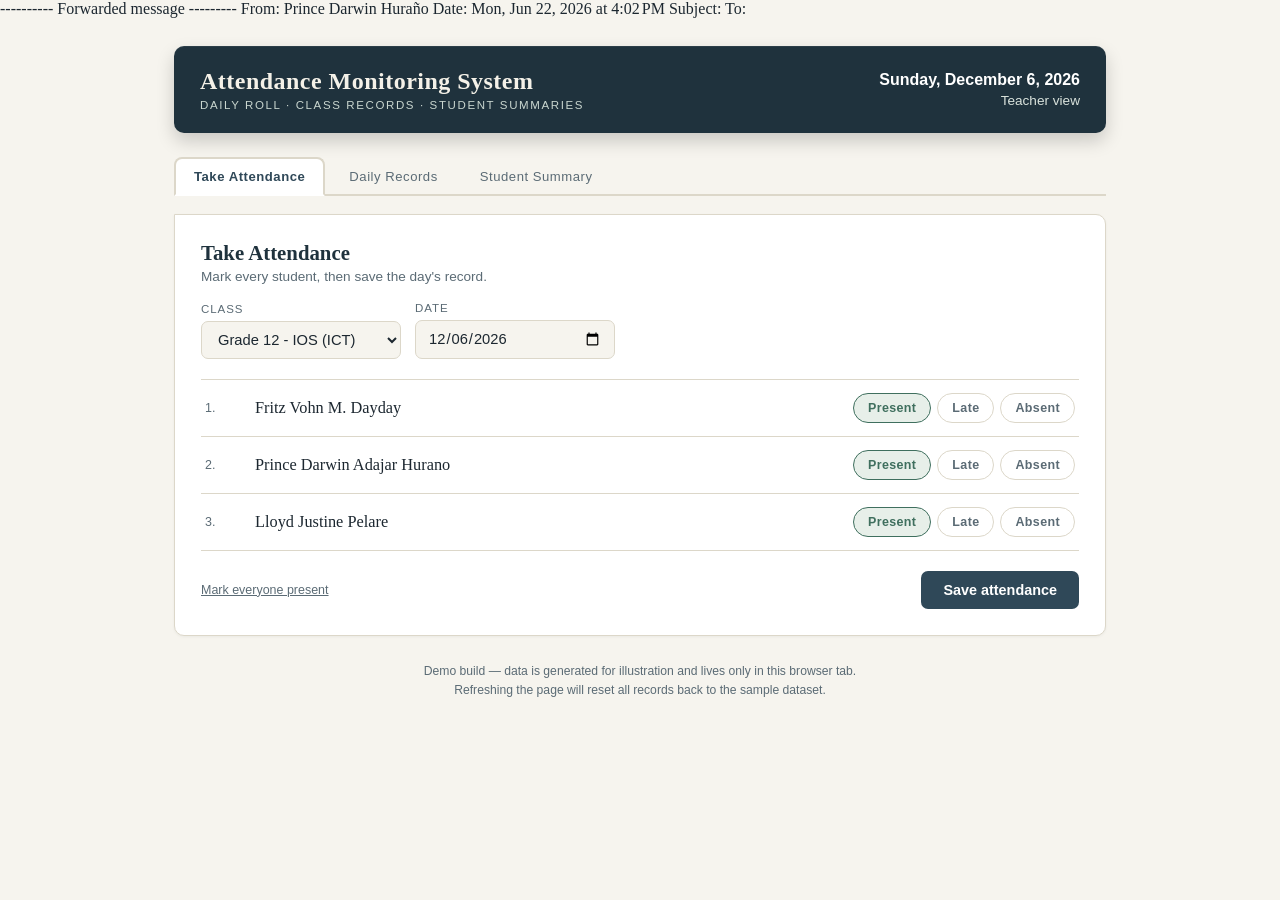
==== index.html @ 2bb2e8e8 "Add files via upload" ====
---------- Forwarded message ---------
From: Prince Darwin Huraño <prince.hurano@lccdo.edu.ph>
Date: Mon, Jun 22, 2026 at 4:02 PM
Subject:
To: <strawhatpirates0210@gmail.com>


<!DOCTYPE html>
<html lang="en">
<head>
<meta charset="UTF-8" />
<title>Attendance Monitoring System</title>
<link rel="stylesheet" href="style.css">
</head>
<body>

<div class="app">

  <div class="masthead">
    <div>
      <div class="masthead-title">Attendance Monitoring System</div>
      <div class="masthead-sub">Daily roll &middot; Class records &middot; Student summaries</div>
    </div>
    <div class="masthead-date">
      <strong id="todayLabel">&mdash;</strong>
      <span id="signedInLabel">Teacher view</span>
    </div>
  </div>

  <div class="tabs" role="tablist">
    <button class="tab active" data-tab="take" role="tab">Take Attendance</button>
    <button class="tab" data-tab="daily" role="tab">Daily Records</button>
    <button class="tab" data-tab="summary" role="tab">Student Summary</button>
  </div>

  <div class="panel" id="panel"></div>

  <footer class="note">
    Demo build &mdash; data is generated for illustration and lives only in this browser tab.<br/>
    Refreshing the page will reset all records back to the sample dataset.
  </footer>
</div>

<script src="script.js">


</script>

</body>
</html>
---- style.css ----
:root {
    --ink: #1c2730;
    --ink-soft: #5b6b75;
    --paper: #f6f4ee;
    --panel: #ffffff;
    --line: #dcd7c9;
    --slate: #2f4858;
    --slate-deep: #1f323d;
    --chalk-green: #3f6f5e;
    --chalk-green-soft: #e7efe9;
    --chalk-amber: #a3742a;
    --chalk-amber-soft: #f4ead7;
    --chalk-red: #9c3b34;
    --chalk-red-soft: #f6e2df;
    --focus: #2f4858;
    font-size: 16px;
  }

  * { box-sizing: border-box; }

  body {
    margin: 0;
    background: var(--paper);
    color: var(--ink);
    font-family: "Iowan Old Style", "Palatino Linotype", Georgia, "Times New Roman", serif;
    -webkit-font-smoothing: antialiased;
  }

  .app {
    max-width: 980px;
    margin: 0 auto;
    padding: 28px 24px 60px;
  }

  /* ---------- Header / chalkboard masthead ---------- */
  .masthead {
    background: var(--slate-deep);
    color: #f4f1e8;
    border-radius: 10px;
    padding: 22px 26px;
    margin-bottom: 22px;
    display: flex;
    align-items: center;
    justify-content: space-between;
    gap: 16px;
    box-shadow: 0 1px 0 rgba(255,255,255,0.06) inset, 0 8px 18px rgba(0,0,0,0.18);
  }

  .masthead-title {
    font-family: "Palatino Linotype", Georgia, serif;
    font-size: 1.5rem;
    letter-spacing: 0.02em;
    font-weight: 600;
  }

  .masthead-sub {
    font-family: "Helvetica Neue", Arial, sans-serif;
    font-size: 0.72rem;
    letter-spacing: 0.14em;
    text-transform: uppercase;
    color: #c9d6cf;
    margin-top: 4px;
  }

  .masthead-date {
    font-family: "Helvetica Neue", Arial, sans-serif;
    font-size: 0.85rem;
    color: #d9e2dc;
    text-align: right;
    line-height: 1.4;
  }

  .masthead-date strong {
    display: block;
    color: #fff;
    font-size: 1rem;
  }

  /* ---------- Tab navigation, styled like a register's edge tabs ---------- */
  .tabs {
    display: flex;
    gap: 6px;
    margin-bottom: 18px;
    border-bottom: 2px solid var(--line);
  }

  .tab {
    font-family: "Helvetica Neue", Arial, sans-serif;
    font-size: 0.82rem;
    letter-spacing: 0.04em;
    padding: 10px 18px;
    background: transparent;
    border: none;
    color: var(--ink-soft);
    cursor: pointer;
    border-radius: 8px 8px 0 0;
    position: relative;
    top: 2px;
  }

  .tab:hover { color: var(--ink); }

  .tab.active {
    background: var(--panel);
    color: var(--slate);
    font-weight: 600;
    border: 2px solid var(--line);
    border-bottom: 2px solid var(--panel);
  }

  .tab:focus-visible, button:focus-visible, select:focus-visible, input:focus-visible {
    outline: 3px solid var(--focus);
    outline-offset: 2px;
  }

  /* ---------- Panel ---------- */
  .panel {
    background: var(--panel);
    border: 1px solid var(--line);
    border-radius: 0 10px 10px 10px;
    padding: 26px;
    box-shadow: 0 1px 3px rgba(28,39,48,0.05);
  }

  .panel-heading {
    display: flex;
    align-items: baseline;
    justify-content: space-between;
    flex-wrap: wrap;
    gap: 10px;
    margin-bottom: 18px;
  }

  .panel-heading h2 {
    margin: 0;
    font-size: 1.3rem;
    color: var(--slate-deep);
  }

  .panel-heading p {
    margin: 4px 0 0;
    font-family: "Helvetica Neue", Arial, sans-serif;
    font-size: 0.85rem;
    color: var(--ink-soft);
  }

  .controls-row {
    display: flex;
    flex-wrap: wrap;
    gap: 14px;
    align-items: end;
    margin-bottom: 20px;
  }

  .field {
    display: flex;
    flex-direction: column;
    gap: 6px;
  }

  .field label {
    font-family: "Helvetica Neue", Arial, sans-serif;
    font-size: 0.72rem;
    letter-spacing: 0.08em;
    text-transform: uppercase;
    color: var(--ink-soft);
  }

  select, input[type="date"] {
    font-family: "Helvetica Neue", Arial, sans-serif;
    font-size: 0.92rem;
    padding: 9px 12px;
    border: 1px solid var(--line);
    border-radius: 7px;
    background: var(--paper);
    color: var(--ink);
    min-width: 200px;
  }

  /* ---------- Roster list for taking attendance ---------- */
  .roster {
    border-top: 1px solid var(--line);
  }

  .roster-row {
    display: grid;
    grid-template-columns: 36px 1fr auto;
    align-items: center;
    gap: 14px;
    padding: 13px 4px;
    border-bottom: 1px solid var(--line);
  }

  .roster-row .num {
    font-family: "Helvetica Neue", Arial, sans-serif;
    font-size: 0.78rem;
    color: var(--ink-soft);
  }

  .roster-row .name {
    font-size: 1.02rem;
  }

  .status-group {
    display: flex;
    gap: 6px;
  }

  .status-btn {
    font-family: "Helvetica Neue", Arial, sans-serif;
    font-size: 0.78rem;
    font-weight: 600;
    letter-spacing: 0.03em;
    padding: 7px 14px;
    border-radius: 999px;
    border: 1.5px solid var(--line);
    background: var(--panel);
    color: var(--ink-soft);
    cursor: pointer;
    transition: background 0.12s, color 0.12s, border-color 0.12s;
  }

  .status-btn:hover { border-color: var(--ink-soft); }

  .status-btn[data-status="present"].active {
    background: var(--chalk-green-soft);
    border-color: var(--chalk-green);
    color: var(--chalk-green);
  }
  .status-btn[data-status="late"].active {
    background: var(--chalk-amber-soft);
    border-color: var(--chalk-amber);
    color: var(--chalk-amber);
  }
  .status-btn[data-status="absent"].active {
    background: var(--chalk-red-soft);
    border-color: var(--chalk-red);
    color: var(--chalk-red);
  }

  .roster-actions {
    display: flex;
    justify-content: space-between;
    align-items: center;
    margin-top: 20px;
    flex-wrap: wrap;
    gap: 12px;
  }

  .quick-mark {
    font-family: "Helvetica Neue", Arial, sans-serif;
    font-size: 0.78rem;
    color: var(--ink-soft);
    background: none;
    border: none;
    text-decoration: underline;
    cursor: pointer;
    padding: 0;
  }

  .primary-btn {
    font-family: "Helvetica Neue", Arial, sans-serif;
    font-size: 0.9rem;
    font-weight: 600;
    padding: 11px 22px;
    border-radius: 7px;
    border: none;
    background: var(--slate);
    color: #fff;
    cursor: pointer;
  }

  .primary-btn:hover { background: var(--slate-deep); }

  .save-confirm {
    font-family: "Helvetica Neue", Arial, sans-serif;
    font-size: 0.85rem;
    color: var(--chalk-green);
    font-weight: 600;
    opacity: 0;
    transition: opacity 0.2s;
  }

  .save-confirm.show { opacity: 1; }

  /* ---------- Daily record table ---------- */
  table.records {
    width: 100%;
    border-collapse: collapse;
    font-family: "Helvetica Neue", Arial, sans-serif;
    font-size: 0.9rem;
  }

  table.records th {
    text-align: left;
    font-size: 0.72rem;
    letter-spacing: 0.08em;
    text-transform: uppercase;
    color: var(--ink-soft);
    padding: 0 4px 10px;
    border-bottom: 2px solid var(--line);
  }

  table.records td {
    padding: 11px 4px;
    border-bottom: 1px solid var(--line);
  }

  .pill {
    display: inline-flex;
    align-items: center;
    gap: 6px;
    font-size: 0.78rem;
    font-weight: 600;
    padding: 4px 11px;
    border-radius: 999px;
  }

  .pill.present { background: var(--chalk-green-soft); color: var(--chalk-green); }
  .pill.late { background: var(--chalk-amber-soft); color: var(--chalk-amber); }
  .pill.absent { background: var(--chalk-red-soft); color: var(--chalk-red); }
  .pill.none { background: #ececec; color: var(--ink-soft); }

  .empty-state {
    text-align: center;
    padding: 50px 20px;
    color: var(--ink-soft);
    font-family: "Helvetica Neue", Arial, sans-serif;
    font-size: 0.92rem;
  }

  /* ---------- Summary view ---------- */
  .summary-grid {
    display: grid;
    grid-template-columns: repeat(3, 1fr);
    gap: 14px;
    margin-bottom: 24px;
  }

  .stat-card {
    border: 1px solid var(--line);
    border-radius: 9px;
    padding: 16px 18px;
    text-align: center;
  }

  .stat-card .stat-num {
    font-size: 2rem;
    font-weight: 600;
    line-height: 1;
  }

  .stat-card.present .stat-num { color: var(--chalk-green); }
  .stat-card.late .stat-num { color: var(--chalk-amber); }
  .stat-card.absent .stat-num { color: var(--chalk-red); }

  .stat-card .stat-label {
    font-family: "Helvetica Neue", Arial, sans-serif;
    font-size: 0.72rem;
    letter-spacing: 0.08em;
    text-transform: uppercase;
    color: var(--ink-soft);
    margin-top: 6px;
  }

  .rate-line {
    font-family: "Helvetica Neue", Arial, sans-serif;
    font-size: 0.85rem;
    color: var(--ink-soft);
    margin-bottom: 18px;
  }

  .rate-line strong { color: var(--ink); }

  .history-list {
    border-top: 1px solid var(--line);
  }

  .history-row {
    display: grid;
    grid-template-columns: 1fr auto;
    padding: 10px 2px;
    border-bottom: 1px solid var(--line);
    font-family: "Helvetica Neue", Arial, sans-serif;
    font-size: 0.88rem;
  }

  .history-row .date { color: var(--ink-soft); }

  footer.note {
    margin-top: 26px;
    font-family: "Helvetica Neue", Arial, sans-serif;
    font-size: 0.76rem;
    color: var(--ink-soft);
    text-align: center;
    line-height: 1.6;
  }

  @media (max-width: 640px) {
    .summary-grid { grid-template-columns: 1fr; }
    .masthead { flex-direction: column; align-items: flex-start; }
    .masthead-date { text-align: left; }
    .roster-row { grid-template-columns: 1fr; }
    .status-group { justify-content: flex-start; }
  }
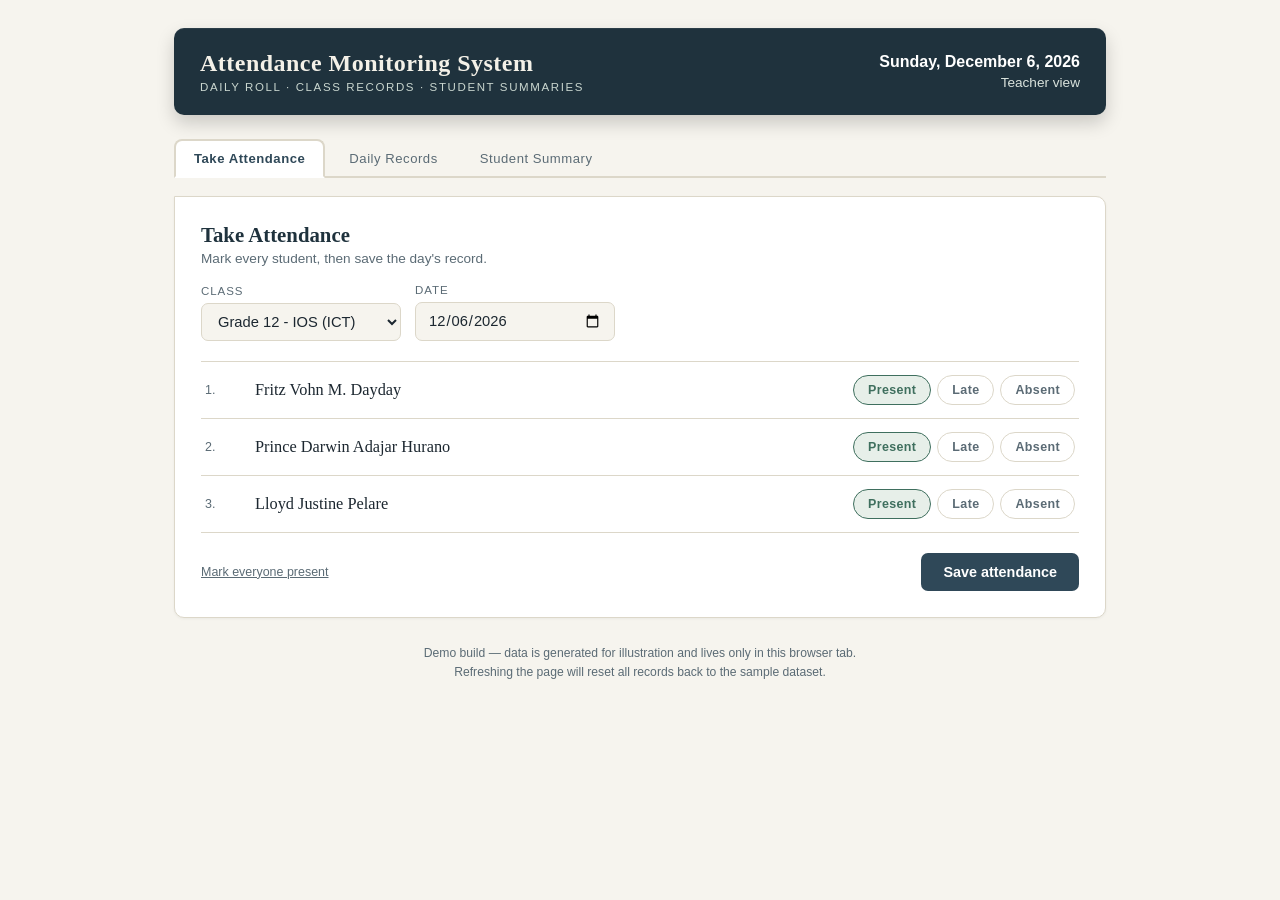
==== commit df4aa5f7: "Update index.html" ====
--- a/index.html
+++ b/index.html
@@ -1,12 +1,3 @@
-
-
----------- Forwarded message ---------
-From: Prince Darwin Huraño <prince.hurano@lccdo.edu.ph>
-Date: Mon, Jun 22, 2026 at 4:02 PM
-Subject:
-To: <strawhatpirates0210@gmail.com>
-
-
 <!DOCTYPE html>
 <html lang="en">
 <head>
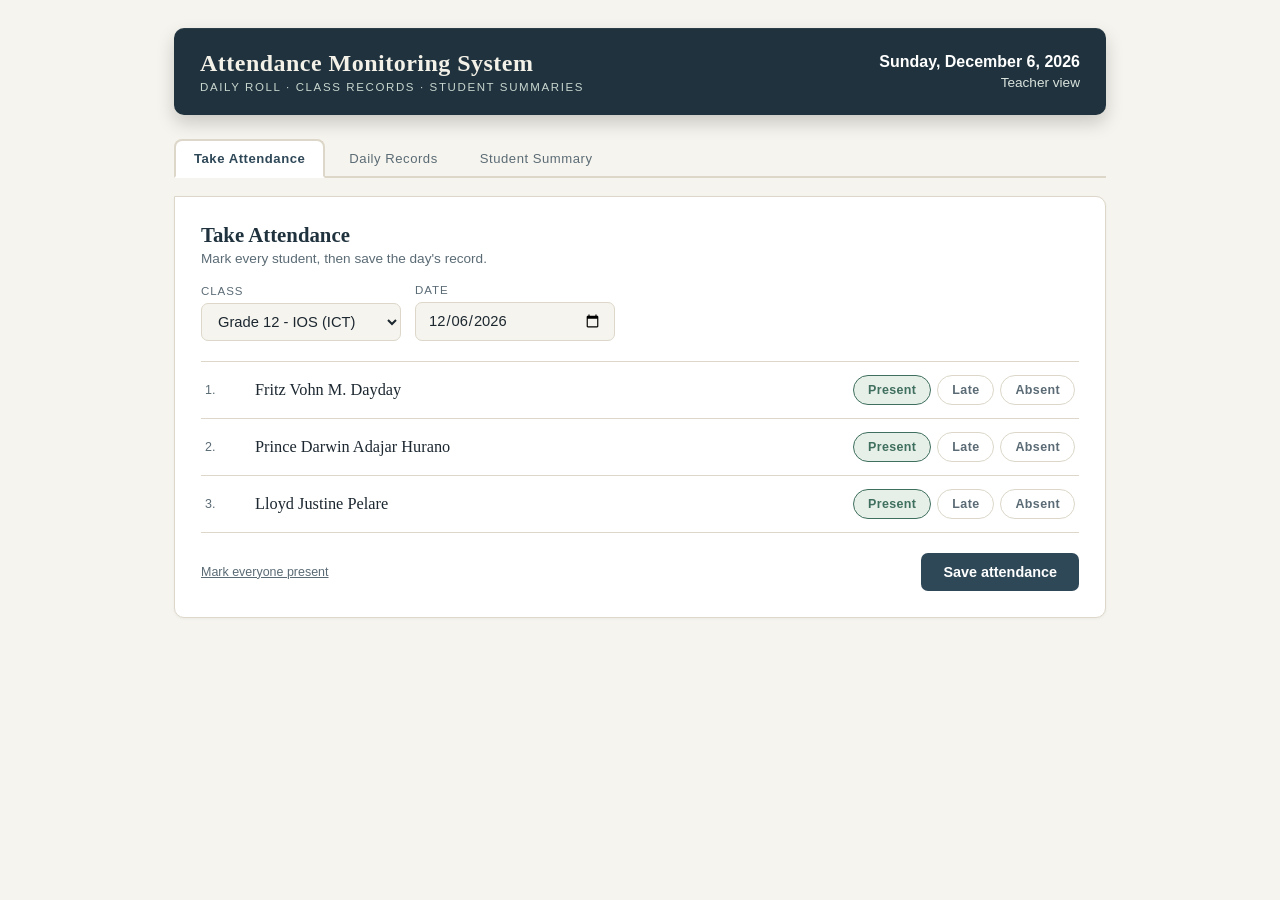
==== commit 98760fef: "Update index.html" ====
--- a/index.html
+++ b/index.html
@@ -27,11 +27,6 @@
   </div>
 
   <div class="panel" id="panel"></div>
-
-  <footer class="note">
-    Demo build &mdash; data is generated for illustration and lives only in this browser tab.<br/>
-    Refreshing the page will reset all records back to the sample dataset.
-  </footer>
 </div>
 
 <script src="script.js">
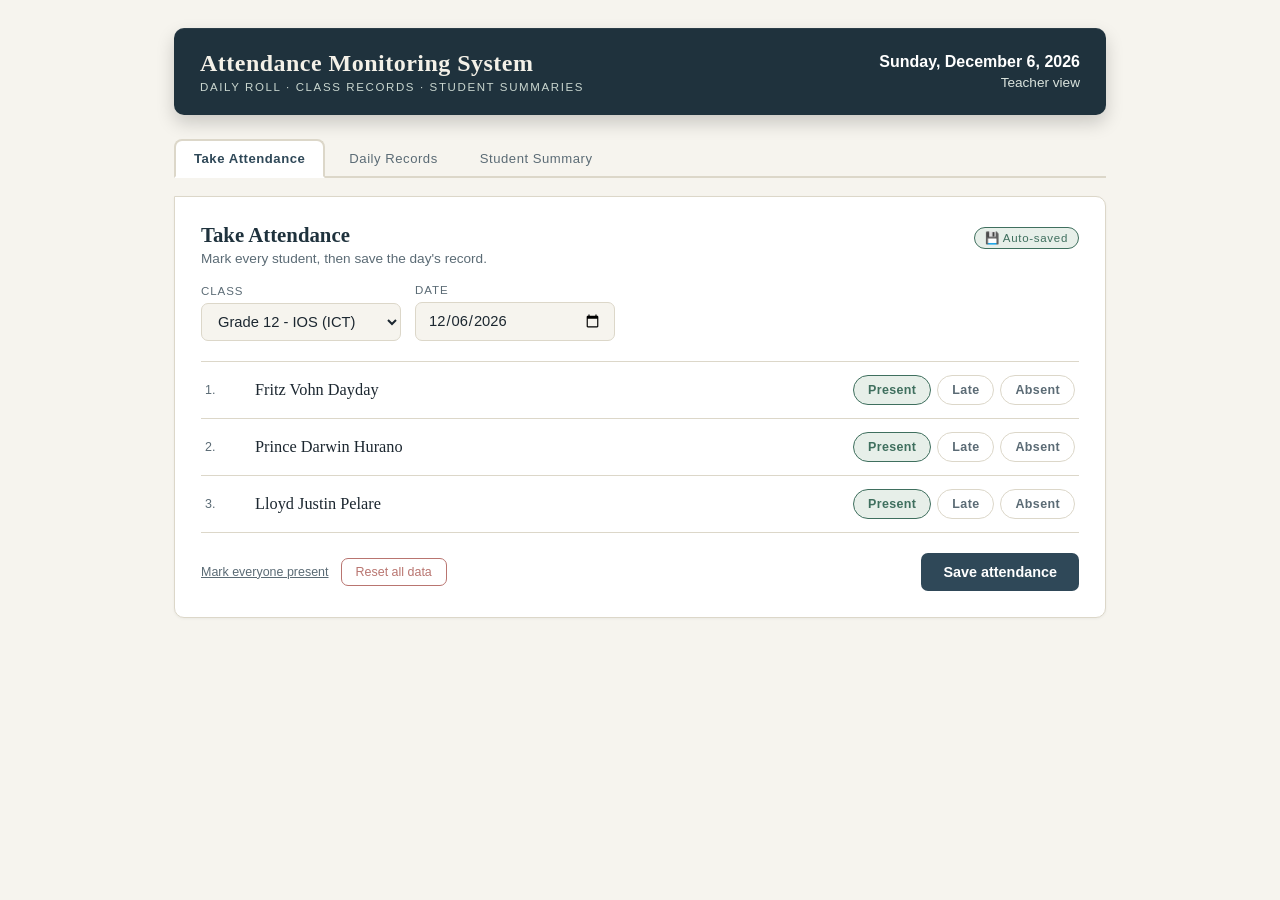
==== commit f88f7539: "Update index.html" ====
--- a/index.html
+++ b/index.html
@@ -3,7 +3,8 @@
 <head>
 <meta charset="UTF-8" />
 <title>Attendance Monitoring System</title>
-<link rel="stylesheet" href="style.css">
+
+<link rel = "stylesheet" href ="style.css">
 </head>
 <body>
 
@@ -27,11 +28,13 @@
   </div>
 
   <div class="panel" id="panel"></div>
+
+  <footer class="note">
+    <span id="storageStatus"></span>
+  </footer>
 </div>
 
 <script src="script.js">
-
-
 </script>
 
 </body>
--- a/style.css
+++ b/style.css
@@ -32,7 +32,6 @@
     padding: 28px 24px 60px;
   }
 
-  /* ---------- Header / chalkboard masthead ---------- */
   .masthead {
     background: var(--slate-deep);
     color: #f4f1e8;
@@ -76,7 +75,6 @@
     font-size: 1rem;
   }
 
-  /* ---------- Tab navigation, styled like a register's edge tabs ---------- */
   .tabs {
     display: flex;
     gap: 6px;
@@ -113,7 +111,6 @@
     outline-offset: 2px;
   }
 
-  /* ---------- Panel ---------- */
   .panel {
     background: var(--panel);
     border: 1px solid var(--line);
@@ -177,7 +174,6 @@
     min-width: 200px;
   }
 
-  /* ---------- Roster list for taking attendance ---------- */
   .roster {
     border-top: 1px solid var(--line);
   }
@@ -272,6 +268,20 @@
 
   .primary-btn:hover { background: var(--slate-deep); }
 
+  .danger-btn {
+    font-family: "Helvetica Neue", Arial, sans-serif;
+    font-size: 0.78rem;
+    color: var(--chalk-red);
+    background: none;
+    border: 1px solid var(--chalk-red);
+    border-radius: 7px;
+    padding: 6px 14px;
+    cursor: pointer;
+    opacity: 0.7;
+  }
+
+  .danger-btn:hover { opacity: 1; }
+
   .save-confirm {
     font-family: "Helvetica Neue", Arial, sans-serif;
     font-size: 0.85rem;
@@ -283,7 +293,6 @@
 
   .save-confirm.show { opacity: 1; }
 
-  /* ---------- Daily record table ---------- */
   table.records {
     width: 100%;
     border-collapse: collapse;
@@ -329,7 +338,6 @@
     font-size: 0.92rem;
   }
 
-  /* ---------- Summary view ---------- */
   .summary-grid {
     display: grid;
     grid-template-columns: repeat(3, 1fr);
@@ -386,6 +394,20 @@
   }
 
   .history-row .date { color: var(--ink-soft); }
+
+  .storage-badge {
+    font-family: "Helvetica Neue", Arial, sans-serif;
+    font-size: 0.72rem;
+    letter-spacing: 0.06em;
+    color: var(--chalk-green);
+    background: var(--chalk-green-soft);
+    border: 1px solid var(--chalk-green);
+    border-radius: 999px;
+    padding: 3px 10px;
+    display: inline-flex;
+    align-items: center;
+    gap: 5px;
+  }
 
   footer.note {
     margin-top: 26px;
@@ -402,4 +424,4 @@
     .masthead-date { text-align: left; }
     .roster-row { grid-template-columns: 1fr; }
     .status-group { justify-content: flex-start; }
-  }+  }
